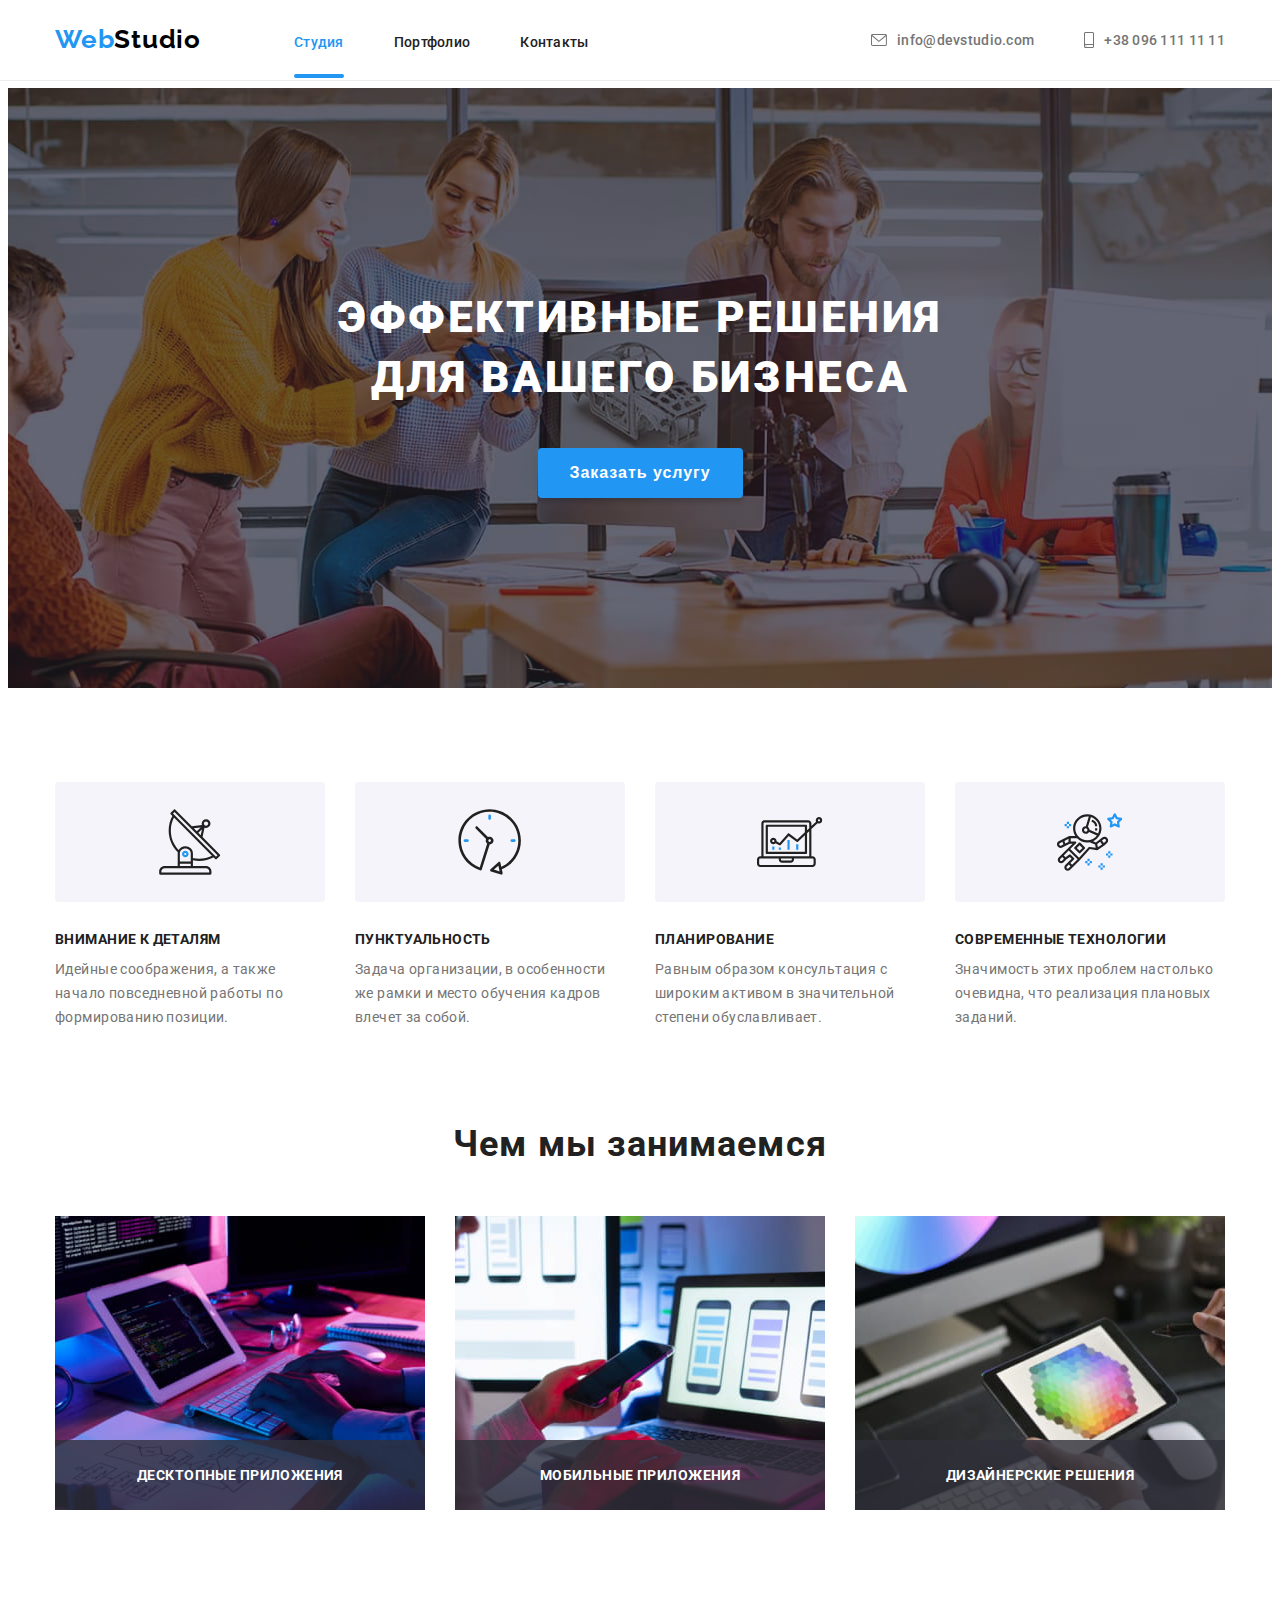
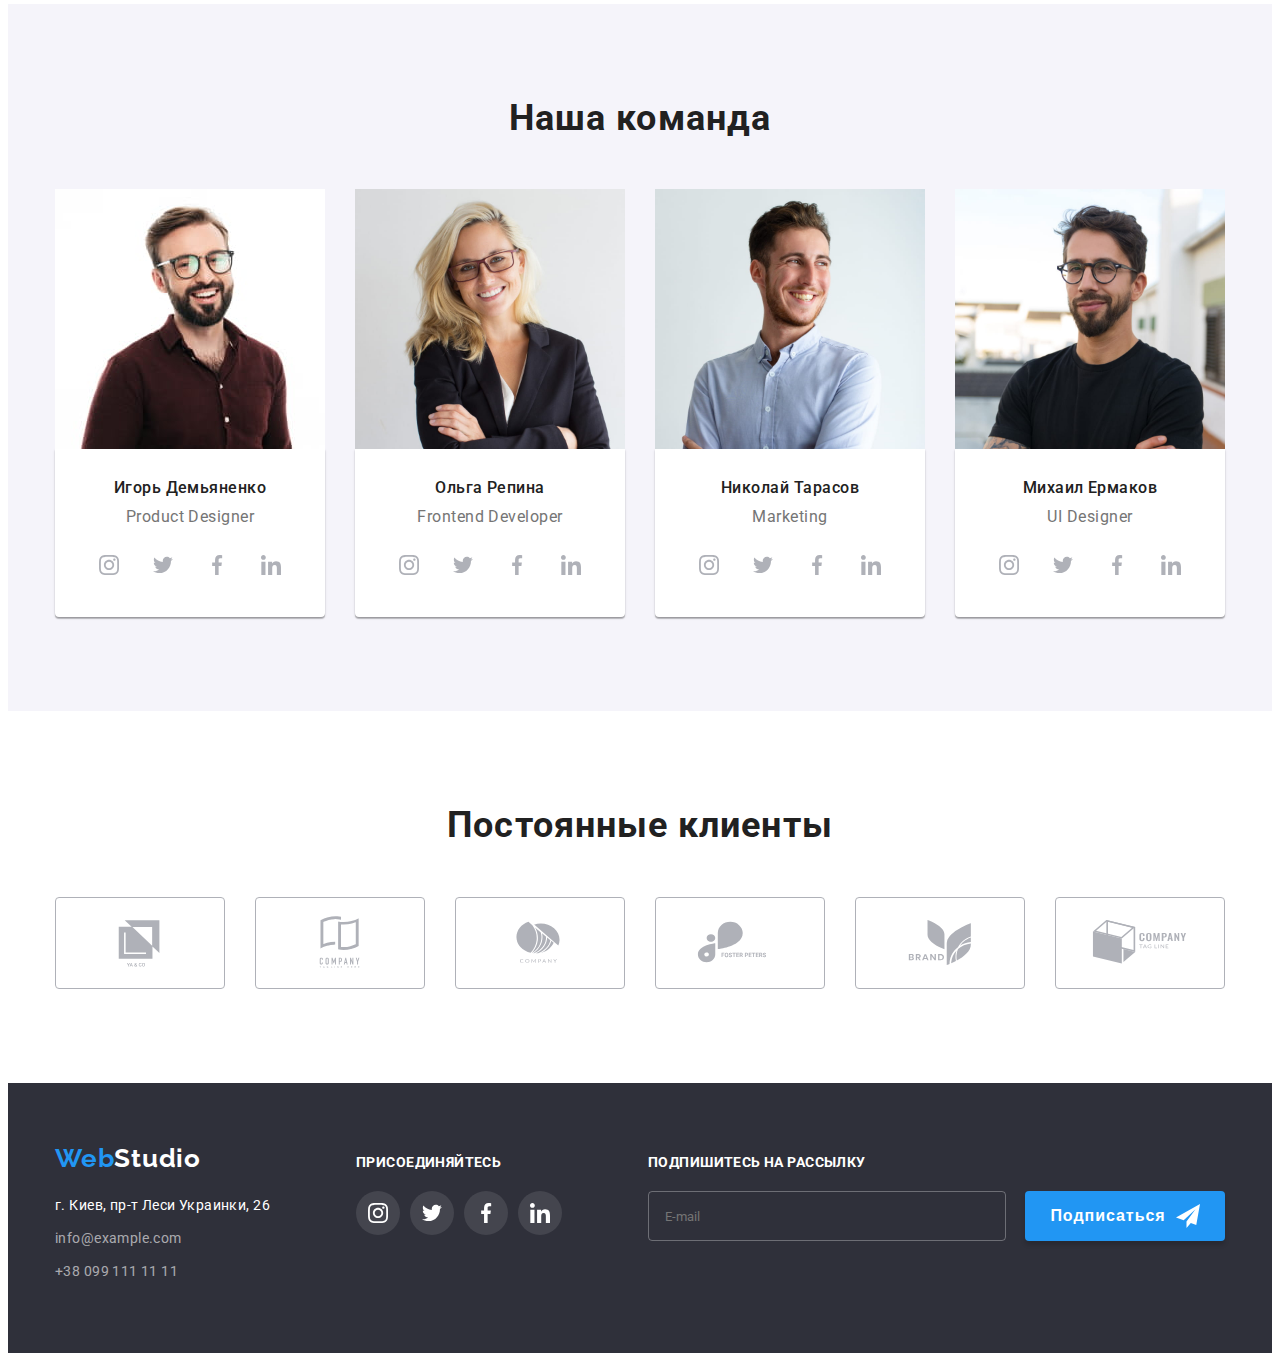
==== index.html @ 57a21f7d "Submit 1" ====
<!DOCTYPE html>
<html lang="ru">
  <head>
    <meta charset="UTF-8" />
    <meta name="viewport" content="width=device-width, initial-scale=1.0" />
    <title>WebStudio</title>

    <link
      rel="stylesheet"
      href="https://cdnjs.cloudflare.com/ajax/libs/modern-normalize/1.0.0/modern-normalize.min.css"
      integrity="sha512-ISS7cAi1PEhQ8jnbJpJZMd29NlhNj4AWYyLOSp2CE/CsHxTCu+r+t0D2yoJudVrd0/8fTVPUVDzY5Tvli75u/g=="
      crossorigin="anonymous"
    />

    <link rel="preconnect" href="https://fonts.gstatic.com" />
    <link
      href="https://fonts.googleapis.com/css2?family=Raleway:wght@700&family=Roboto:wght@400;500;700;900&display=swap"
      rel="stylesheet"
    />
    <link rel="stylesheet" href="./css/style.css" />
  </head>

  <body>
    <!--Шапка сайта-->
    <header class="header">
      <div class="container">
        <a href="./index.html" class="logo link"
          ><span class="logo web">Web</span>Studio</a
        >

        <nav>
          <ul class="site-nav list">
            <li class="item active-menu">
              <a class="link" href="">Студия</a>
            </li>
            <li class="item">
              <a class="link" href="./portfolio.html">Портфолио</a>
            </li>

            <li class="item"><a class="link" href="">Контакты</a></li>
          </ul>
        </nav>

        <ul class="contact list">
          <li class="item">
            <a class="link icon-envelope" href="mailto:info@devstudio.com">
              <svg class="icon">
                <use href="./images/icons.svg#icon-envelope"></use>
              </svg>
              info@devstudio.com</a
            >
          </li>
          <li class="item">
            <a class="link icon-phone" href="tel:+380961111111">
              <svg class="icon">
                <use href="./images/icons.svg#icon-smartphone"></use>
              </svg>
              +38 096 111 11 11</a
            >
          </li>
        </ul>
      </div>
    </header>

    <main>
      <!--Герой-->
      <section class="hero">
        <div class="container">
          <h1 class="hero-title">Эффективные решения для вашего бизнеса</h1>


          <button class="button" type="button" data-modal-open>Заказать услугу</button>
        </div>

        
         <div class="backdrop is-hidden" data-modal>
           <div class="modal">

            <button class="modal-close" type="button" data-modal-close>
              <svg class="icon-close">
                <use href="./images/icons.svg#icon-close"> </use>
              </svg>

            </button>
           </div>
         </div>
      </section>

      <section class="features">
        <div class="container">
          <h2 class="visually-hidden">Наши преимущества</h2>
          <ul class="list">
            <li class="item">
              <div class="icon-antenna">
                <svg class="icon">
                  <use href="./images/icons.svg#icon-antenna"></use>
                </svg>
              </div>

              <h3 class="title">Внимание к деталям</h3>
              <p>
                Идейные соображения, а также начало повседневной работы по
                формированию позиции.
              </p>
            </li>
            <li class="item">
              <div class="icon-antenna">
                <svg class="icon">
                  <use href="./images/icons.svg#icon-clock"></use>
                </svg>
              </div>
              <h3 class="title">Пунктуальность</h3>
              <p>
                Задача организации, в особенности же рамки и место обучения
                кадров влечет за собой.
              </p>
            </li>
            <li class="item">
              <div class="icon-antenna">
                <svg class="icon">
                  <use href="./images/icons.svg#icon-diagram"></use>
                </svg>
              </div>
              <h3 class="title">Планирование</h3>
              <p>
                Равным образом консультация с широким активом в значительной
                степени обуславливает.
              </p>
            </li>
            <li class="item">
              <div class="icon-antenna">
                <svg class="icon">
                  <use href="./images/icons.svg#icon-astronaut"></use>
                </svg>
              </div>
              <h3 class="title">Современные технологии</h3>
              <p>
                Значимость этих проблем настолько очевидна, что реализация
                плановых заданий.
              </p>
            </li>
          </ul>
        </div>
      </section>

      <section class="occupation">
        <div class="container">
          <h2 class="title">Чем мы занимаемся</h2>

          <ul class="list occupation-list">
            <li class="occupation-item">
              <img src="./images/box-1.jpg" alt="" width="370" />
              <p>Десктопные приложения</p>
            </li>
            <li class="occupation-item">
              <img src="./images/box-2.jpg" alt="" width="370" />
              <p>Мобильные приложения</p>
            </li>
            <li class="occupation-item">
              <img src="./images/box-3.jpg" alt="" width="370" />
              <p>Дизайнерские решения</p>
            </li>
          </ul>
        </div>
      </section>

      <section class="team">
        <div class="container">
          <h2 class="title">Наша команда</h2>
          <ul class="list">
            <li class="item">
              <img
                src="./images/team/img-1.jpg"
                alt=""
                width="270"
                height="260"
              />
              <div class="card">
                <h3 class="title">Игорь Демьяненко</h3>
                <p lang="en">Product Designer</p>

                <ul class="list social-icons">
                  <li class="social-icons-item">
                    <a
                      href=""
                      class="social-icons-link"
                      rel="noopener noreferrer"
                    >
                      <svg class="icon">
                        <use href="./images/icons.svg#icon-instagram"></use>
                      </svg>
                    </a>
                  </li>
                  <li class="social-icons-item">
                    <a
                      href=""
                      class="social-icons-link"
                      rel="noopener noreferrer"
                    >
                      <svg class="icon">
                        <use href="./images/icons.svg#icon-twitter"></use>
                      </svg>
                    </a>
                  </li>
                  <li class="social-icons-item">
                    <a
                      href=""
                      class="social-icons-link"
                      rel="noopener noreferrer"
                    >
                      <svg class="icon">
                        <use href="./images/icons.svg#icon-facebook"></use>
                      </svg>
                    </a>
                  </li>
                  <li class="social-icons-item">
                    <a
                      href=""
                      class="social-icons-link"
                      rel="noopener noreferrer"
                    >
                      <svg class="icon">
                        <use href="./images/icons.svg#icon-linkedin"></use>
                      </svg>
                    </a>
                  </li>
                </ul>
              </div>
            </li>

            <li class="item">
              <img
                src="./images/team/img-2.jpg"
                alt=""
                width="270"
                height="260"
              />
              <div class="card">
                <h3 class="title">Ольга Репина</h3>
                <p lang="en">Frontend Developer</p>
                <ul class="list social-icons">
                  <li class="social-icons-item">
                    <a
                      href=""
                      class="social-icons-link"
                      rel="noopener noreferrer"
                    >
                      <svg class="icon">
                        <use href="./images/icons.svg#icon-instagram"></use>
                      </svg>
                    </a>
                  </li>
                  <li class="social-icons-item">
                    <a
                      href=""
                      class="social-icons-link"
                      rel="noopener noreferrer"
                    >
                      <svg class="icon">
                        <use href="./images/icons.svg#icon-twitter"></use>
                      </svg>
                    </a>
                  </li>
                  <li class="social-icons-item">
                    <a
                      href=""
                      class="social-icons-link"
                      rel="noopener noreferrer"
                    >
                      <svg class="icon">
                        <use href="./images/icons.svg#icon-facebook"></use>
                      </svg>
                    </a>
                  </li>
                  <li class="social-icons-item">
                    <a
                      href=""
                      class="social-icons-link"
                      rel="noopener noreferrer"
                    >
                      <svg class="icon">
                        <use href="./images/icons.svg#icon-linkedin"></use>
                      </svg>
                    </a>
                  </li>
                </ul>
              </div>
            </li>
            <li class="item">
              <img
                src="./images/team/img-3.jpg"
                alt=""
                width="270"
                height="260"
              />
              <div class="card">
                <h3 class="title">Николай Тарасов</h3>
                <p lang="en">Marketing</p>
                <ul class="list social-icons">
                  <li class="social-icons-item">
                    <a
                      href=""
                      class="social-icons-link"
                      rel="noopener noreferrer"
                    >
                      <svg class="icon">
                        <use href="./images/icons.svg#icon-instagram"></use>
                      </svg>
                    </a>
                  </li>
                  <li class="social-icons-item">
                    <a
                      href=""
                      class="social-icons-link"
                      rel="noopener noreferrer"
                    >
                      <svg class="icon">
                        <use href="./images/icons.svg#icon-twitter"></use>
                      </svg>
                    </a>
                  </li>
                  <li class="social-icons-item">
                    <a
                      href=""
                      class="social-icons-link"
                      rel="noopener noreferrer"
                    >
                      <svg class="icon">
                        <use href="./images/icons.svg#icon-facebook"></use>
                      </svg>
                    </a>
                  </li>
                  <li class="social-icons-item">
                    <a
                      href=""
                      class="social-icons-link"
                      rel="noopener noreferrer"
                    >
                      <svg class="icon">
                        <use href="./images/icons.svg#icon-linkedin"></use>
                      </svg>
                    </a>
                  </li>
                </ul>
              </div>
            </li>

            <li class="item">
              <img
                src="./images/team/img-4.jpg"
                alt=""
                width="270"
                height="260"
              />
              <div class="card">
                <h3 class="title">Михаил Ермаков</h3>
                <p lang="en">UI Designer</p>
                <ul class="list social-icons">
                  <li class="social-icons-item">
                    <a
                      href=""
                      class="social-icons-link"
                      rel="noopener noreferrer"
                    >
                      <svg class="icon">
                        <use href="./images/icons.svg#icon-instagram"></use>
                      </svg>
                    </a>
                  </li>
                  <li class="social-icons-item">
                    <a
                      href=""
                      class="social-icons-link"
                      rel="noopener noreferrer"
                    >
                      <svg class="icon">
                        <use href="./images/icons.svg#icon-twitter"></use>
                      </svg>
                    </a>
                  </li>
                  <li class="social-icons-item">
                    <a
                      href=""
                      class="social-icons-link"
                      rel="noopener noreferrer"
                    >
                      <svg class="icon">
                        <use href="./images/icons.svg#icon-facebook"></use>
                      </svg>
                    </a>
                  </li>
                  <li class="social-icons-item">
                    <a
                      href=""
                      class="social-icons-link"
                      rel="noopener noreferrer"
                    >
                      <svg class="icon">
                        <use href="./images/icons.svg#icon-linkedin"></use>
                      </svg>
                    </a>
                  </li>
                </ul>
              </div>
            </li>
          </ul>
        </div>
      </section>

      <section class="clients">
        <div class="container">
          <h3 class="title">Постоянные клиенты</h3>
          <ul class="list clients-logo">
            <li class="clients-logo-item">
              <a
                href=""
                class="clients-logo-link"
                target="_blank"
                rel="noopener noreferrer"
              >
                <svg class="icon-clients">
                  <use class="icon" href="./images/icons.svg#icon-logo-1"></use>
                </svg>
              </a>
            </li>
            <li class="clients-logo-item">
              <a
                href=""
                class="clients-logo-link"
                target="_blank"
                rel="noopener noreferrer"
              >
                <svg class="icon-clients">
                  <use class="icon" href="./images/icons.svg#icon-logo-2"></use>
                </svg>
              </a>
            </li>
            <li class="clients-logo-item">
              <a
                href=""
                class="clients-logo-link"
                target="_blank"
                rel="noopener noreferrer"
              >
                <svg class="icon-clients">
                  <use class="icon" href="./images/icons.svg#icon-logo-3"></use>
                </svg>
              </a>
            </li>
            <li class="clients-logo-item">
              <a
                href=""
                class="clients-logo-link"
                target="_blank"
                rel="noopener noreferrer"
              >
                <svg class="icon-clients">
                  <use class="icon" href="./images/icons.svg#icon-logo-4"></use>
                </svg>
              </a>
            </li>
            <li class="clients-logo-item">
              <a
                href=""
                class="clients-logo-link"
                target="_blank"
                rel="noopener noreferrer"
              >
                <svg class="icon-clients">
                  <use class="icon" href="./images/icons.svg#icon-logo-5"></use>
                </svg>
              </a>
            </li>
            <li class="clients-logo-item">
              <a
                href=""
                class="clients-logo-link"
                target="_blank"
                rel="noopener noreferrer"
              >
                <svg class="icon-clients">
                  <use class="icon" href="./images/icons.svg#icon-logo-6"></use>
                </svg>
              </a>
            </li>
          </ul>
        </div>
      </section>
    </main>

    <footer class="footer">
      <div class="container">
          <div class="contacts-footer">
            <div class="logo-margin">
              <a href="./index.html" class="logo link logo-white">
                <span class="logo web link">Web</span>Studio</a
              >
            </div>
            <address class="address">
              <ul class="list-footer">
                <li class="white-address">г. Киев, пр-т Леси Украинки, 26</li>
                <li class="item">
                  <a class="link" href="mailto:info@example.com"
                    >info@example.com</a
                  >
                </li>
                <li class="item">
                  <a class="link" href="tel:+380991111111">+38 099 111 11 11</a>
                </li>
              </ul>
            </address>
          </div>
          <div class="join-social">
            <h3 class="title">Присоединяйтесь</h3>
            <ul class="list social-icons">
              <li class="social-icons-item">
                <a
                  href=""
                  class="social-icons-link icon-bg-color"
                  target="_blank"
                  rel="noopener noreferrer"
                >
                  <svg class="icon-footer">
                    <use href="./images/icons.svg#icon-instagram"></use>
                  </svg>
                </a>
              </li>
              <li class="social-icons-item">
                <a
                  href=""
                  class="social-icons-link icon-bg-color"
                  target="_blank"
                  rel="noopener noreferrer"
                >
                  <svg class="icon-footer">
                    <use href="./images/icons.svg#icon-twitter"></use>
                  </svg>
                </a>
              </li>
              <li class="social-icons-item">
                <a
                  href=""
                  class="social-icons-link icon-bg-color"
                  target="_blank"
                  rel="noopener noreferrer"
                >
                  <svg class="icon-footer">
                    <use href="./images/icons.svg#icon-facebook"></use>
                  </svg>
                </a>
              </li>
              <li class="social-icons-item">
                <a
                  href=""
                  class="social-icons-link icon-bg-color"
                  target="_blank"
                  rel="noopener noreferrer"
                >
                  <svg class="icon-footer">
                    <use href="./images/icons.svg#icon-linkedin"></use>
                  </svg>
                </a>
              </li>
            </ul>

            
          </div>
          <div class="subscription">
            <h3 class="title">Подпишитесь на рассылку</h3>

            <form>
  <label clas="label">
    <input type="font" type="email" name="email" placeholder="E-mail">
  </label>
  
  <button type="submit">Подписаться 
    <svg class="icon-send">
      <use href="./images/icons.svg#icon-send"></use>
    </svg>
  </button>
</form>
      </div>
    </footer>


    <script src="./js/modal.js"></script>
  </body>
</html>
---- css/style.css ----
/*
Prymary color - #757575
secondary color - #212121
accent color - #2196F3

Fonts:
Raleway bold
roboto bold, black, regular, medium
*/

html {
  box-sizing: border-box;
}

*,
*::after,
*::before {
  box-sizing: inherit;
}

:root {
  --prymary-color: #757575;
  --secondary-color: #212121;
  --accent-color: #2196f3;
  --dark-bg-color: #2f303a;
  --section-bg-color: #f5f4fa;
  --logo-header: #000000;
  --logo-footer-and-active-link-button: #ffffff;
  --icon-color: #afb1b8;
  --icon-color-hover: #ffffff;
  --time-drn: 250ms;
  --time-trans-fcn: cubic-bezier(0.4, 0, 0.2, 1);
}

body {
  color: var(--prymary-color);
  font-family: "Roboto", sans-serif;
  font-style: normal;
  font-weight: 400;
  padding-top: 80px;
}

img {
  display: block;
  max-width: 100%;
  height: auto;
}

.title {
  color: var(--secondary-color);
  margin: 0;
  padding: 0;
}

.list {
  list-style-type: none;
  padding: 0;
  margin: 0;
  font-size: 0px;
}

.link {
  text-decoration: none;
  color: inherit;
}

.visually-hidden {
  position: absolute !important;
  clip: rect(1px 1px 1px 1px);
  clip: rect(1px, 1px, 1px, 1px);
  padding: 0 !important;
  border: 0 !important;
  height: 1px !important;
  width: 1px !important;
  overflow: hidden;
}

button {
  border: none;
  outline: none;
  cursor: pointer;
}

.container {
  display: block;
  width: 1200px;
  margin-left: 215px;
  margin-right: 215px;
  margin-right: auto;
  margin-left: auto;
  padding-left: 15px;
  padding-right: 15px;
}

section {
  padding-top: 94px;
  padding-bottom: 94px;
}

/* ------ШАПКА САЙТА------ */
.header .container {
  display: flex;
  align-items: center;
}

.header {
  position: fixed;
  width: 100%;
  min-height: 80px;
  border-bottom: 1px solid #ececec;
  top: 0px;
  left: 0px;
  background-color: #ffffff;
  z-index: 5;
}
.header a {
  display: inline-block;
  padding-top: 24px;
  padding-bottom: 25px;
}

.logo {
  font-family: "Raleway", sans-serif;
  font-size: 26px;
  font-weight: 700;
  line-height: 1.2;
  letter-spacing: 0.03em;
  color: var(--logo-header);

  transition: color var(--time-drn) var(--time-trans-fcn);
}

.web {
  color: var(--accent-color);
}

.site-nav {
  display: flex;
  margin-left: 93px;

  font-weight: 500;
  font-size: 14px;
  line-height: 1.15;
  letter-spacing: 0.02em;

  color: var(--secondary-color);
}

.site-nav .link {
  display: block;
  padding-top: 32px;
  padding-bottom: 24px;

  transition: color var(--time-drn) var(--time-trans-fcn);
}

.site-nav .item {
  margin-right: 50px;
}

.site-nav .item:last-child {
  margin-right: 0px;
}

.header .logo:hover,
.header .logo:focus {
  color: var(--accent-color);
}

.site-nav .link:hover,
.site-nav .link:focus {
  color: var(--accent-color);
}

.active-menu {
  color: var(--accent-color);
}

.active-menu::after {
  content: "";
  display: block;
  height: 4px;
  width: 100%;
  background-color: var(--accent-color);
  border-radius: 2px;
}

.contact {
  display: flex;
  margin-left: auto;
  font-weight: 500;
  font-size: 14px;
  line-height: 1.15;
  letter-spacing: 0.02em;
}

.contact .item + .item {
  margin-left: 50px;
}

.contact .link {
  display: flex;
  padding-top: 32px;
  padding-bottom: 32px;
  justify-content: center;
  align-items: center;
  transition: color var(--time-drn) var(--time-trans-fcn);
}

.icon-envelope .icon {
  height: 12px;
  width: 16px;
  margin-right: 10px;
  fill: var(--prymary-color);
  transition: fill var(--time-drn) var(--time-trans-fcn);
}

.icon-phone .icon {
  height: 16px;
  width: 10px;
  margin-right: 10px;
  fill: var(--prymary-color);
  transition: fill var(--time-drn) var(--time-trans-fcn);
}

.contact .link:hover,
.contact .link:focus,
.icon-envelope:hover .icon,
.icon-envelope:focus .icon,
.icon-phone:hover .icon,
.icon-phone:focus .icon {
  color: var(--accent-color);
  fill: var(--accent-color);
}
/* -----HERO------ */

.hero {
  background-color: var(--dark-bg-color);
  background-image: linear-gradient(
      to right,
      rgba(47, 48, 58, 0.4),
      rgba(47, 48, 58, 0.4)
    ),
    url(../images/hero.jpg);
  background-repeat: repeat;
  margin-left: auto;
  margin-right: auto;
  height: 600px;
  max-width: 1600px;
  background-position: center;
}

.hero {
  padding-top: 200px;
  padding-bottom: 200px;
}

.hero-title {
  display: block;
  margin-top: 0px;
  margin-bottom: 40px;
  margin-left: auto;
  margin-right: auto;

  font-weight: 900;
  font-size: 44px;
  line-height: 1.36;
  text-align: center;
  letter-spacing: 0.06em;
  text-transform: uppercase;
  max-width: 700px;

  color: var(--logo-footer-and-active-link-button);
}

.button {
  display: block;
  min-width: 200px;
  height: 50px;
  margin-right: auto;
  margin-left: auto;
  padding: 10px 32px;
  text-align: center;

  font-weight: 700;
  font-size: 16px;
  line-height: 1.87;
  letter-spacing: 0.06em;
  color: var(--logo-footer-and-active-link-button);
  border-color: var(--accent-color);
  background-color: var(--accent-color);
  box-shadow: 0px 4px 4px rgba(0, 0, 0, 0.15);
  border-radius: 4px;
}

.button:hover,
.button:focus {
  background-color: var(--accent-color);
  box-shadow: 0px 4px 4px rgba(0, 0, 0, 0.15);
}
/* -------MODAL_WINDOW------*/

.backdrop {
  position: fixed;
  width: 100%;
  height: 100%;
  top: 0px;
  left: 0px;
  background-color: rgba(0, 0, 0, 0.2);
  z-index: 6;
}

.backdrop.is-hidden {
  visibility: hidden;
  opacity: 0;
  pointer-events: none;
}

.modal {
  position: absolute;
  width: 528px;
  height: 581px;
  transform: translate(-50%, -50%);
  top: 50%;
  left: 50%;

  background: #ffffff;
  box-shadow: 0px 1px 3px rgba(0, 0, 0, 0.12), 0px 1px 1px rgba(0, 0, 0, 0.14),
    0px 2px 1px rgba(0, 0, 0, 0.2);
  border-radius: 4px;
}
.modal-close {
  position: absolute;
  top: 8px;
  right: 8px;

  display: flex;
  align-items: center;
  justify-content: center;
  width: 30px;
  height: 30px;

  background: #ffffff;
  border: 1px solid rgba(0, 0, 0, 0.1);
  border-radius: 50%;
  padding: 0px;
}

.icon-close {
  width: 11px;
  height: 11px;
}
/* -------FEATURES------*/

.features {
  display: flex;
}

.features .item {
  display: inline-block;
  width: 270px;
}

.features .item {
  margin-right: 30px;
}
.features .list .item:last-child {
  margin-right: 0px;
}

.icon-antenna {
  display: flex;
  align-items: center;
  justify-content: center;
  height: 120px;
  background-color: var(--section-bg-color);
  margin-bottom: 30px;
  border-radius: 4px;
}

.icon-antenna .icon {
  width: 65.32px;
  height: 70px;
}

.features h3 {
  font-weight: 700;
  font-size: 14px;
  line-height: 1.14;
  letter-spacing: 0.03em;
  text-transform: uppercase;
  margin-bottom: 10px;
  width: 270px;
}

.features p {
  font-size: 14px;
  line-height: 1.71;
  letter-spacing: 0.03em;
  padding: 0;
  margin: 0;
}

/*-------OCCUPATUON--------*/

.occupation {
  display: flex;
  padding-top: 0px;
}

.occupation-item {
  display: inline-block;
  position: relative;
}

.occupation-item + .occupation-item {
  margin-left: 30px;
}

.occupation .title {
  font-size: 36px;
  font-weight: 700;
  line-height: 1.16;
  letter-spacing: 0.03em;
  text-align: center;
  margin-bottom: 50px;
}

.occupation-item p {
  display: flex;
  position: absolute;
  justify-content: center;
  text-align: center;
  color: var(--logo-footer-and-active-link-button);
  bottom: 0px;
  margin-top: 27px;
  margin-bottom: 27px;
  text-transform: uppercase;
  z-index: 2;
  width: 100%;

  font-size: 14px;
  font-weight: 700;
  line-height: 16px;
  letter-spacing: 0.03em;
}
.occupation-list {
  position: relative;
}
.occupation-item::after {
  content: "";
  position: absolute;
  display: flex;
  width: 100%;
  height: 70px;
  background-color: rgba(47, 48, 58, 0.8);
  bottom: 0px;
}
/*-------TEAM-------*/

.team {
  display: flex;
  background-color: var(--section-bg-color);
}

.team .item {
  display: inline-block;
}

.team .item + .item {
  margin-left: 30px;
}

.team h2 {
  font-size: 36px;
  font-style: normal;
  font-weight: 700;
  line-height: 1.16;
  letter-spacing: 0.03em;
  text-align: center;
  margin-bottom: 50px;
}

.team h3 {
  font-size: 16px;
  font-weight: 500;
  line-height: 1.18;
  letter-spacing: 0.03em;
  margin-bottom: 10px;
}

.team .list .card {
  padding-top: 30px;
  padding-bottom: 30px;
  padding-left: 32px;
  padding-right: 32px;
  text-align: center;
  max-width: 270px;

  background: var(--logo-footer-and-active-link-button);
  box-shadow: 0px 1px 3px rgba(0, 0, 0, 0.12), 0px 1px 1px rgba(0, 0, 0, 0.14),
    0px 2px 1px rgba(0, 0, 0, 0.2);
  border-radius: 0px 0px 4px 4px;
}

.team .card p {
  word-break: break-all;
}

.team p {
  font-size: 16px;
  line-height: 1.18;
  letter-spacing: 0.03em;
  margin-top: 0px;
  margin-bottom: 16px;
}

.social-icons-link {
  display: flex;
  justify-content: center;
  align-items: center;
  background-size: contain;
  height: 44px;
  width: 44px;
  border-radius: 50%;

  transition: background-color var(--time-drn) var(--time-trans-fcn);
}

.social-icons {
  display: inline-flex;
}

.social-icons-link .icon {
  width: 20px;
  height: 20px;
  fill: var(--icon-color);
  transition: fill var(--time-drn) var(--time-trans-fcn);
}
.social-icons-link:hover .icon,
.social-icons-link:focus .icon {
  fill: var(--icon-color-hover);
}

.social-icons-link:hover,
.social-icons-link:focus {
  background-color: var(--accent-color);
}

.social-icons-item {
  margin-right: 10px;
}

.social-icons-item:last-child {
  margin-right: 0px;
}
/*-------CLIENTS_____*/

.clients {
  display: flex;
  justify-content: center;
  align-items: center;
}

.clients h3 {
  font-size: 36px;
  font-style: normal;
  font-weight: 700;
  line-height: 1.16;
  letter-spacing: 0.03em;
  text-align: center;
  margin-bottom: 50px;
}
.clients-logo {
  display: inline-flex;
}
.clients-logo-item + .clients-logo-item {
  margin-left: 30px;
}

.clients-logo .clients-logo-link {
  display: flex;
  align-items: center;
  justify-content: center;
  width: 170px;
  height: 92px;
  border: 1px solid var(--icon-color);
  border-radius: 4px;

  transition: border var(--time-drn) var(--time-trans-fcn);
}

.icon-clients {
  width: 106px;
  height: 60px;
  fill: var(--icon-color);

  transition: fill var(--time-drn) var(--time-trans-fcn);
}

.clients-logo-link:hover,
.clients-logo-link:focus {
  border: 1px solid var(--accent-color);
}
.clients-logo-link:hover .icon-clients,
.clients-logo-link:focus .icon-clients {
  fill: var(--accent-color);
}

/* ----FOOTER------*/

.footer {
  display: flex;
  background-color: var(--dark-bg-color);
  color: var(--logo-footer-and-active-link-button);
  padding-top: 60px;
  padding-bottom: 60px;
}

.footer .container {
  display: flex;
  align-items: baseline;
  justify-content: space-between;
}

.list-footer {
  list-style-type: none;
  padding: 0;
  margin: 0;
}

.footer .title {
  color: var(--logo-footer-and-active-link-button);
  font-family: Roboto;
  font-style: normal;
  font-weight: bold;
  font-size: 14px;
  line-height: 1.14;
  letter-spacing: 0.03em;
  text-transform: uppercase;
  margin-bottom: 20px;
}

.logo-white {
  font-family: "Raleway", sans-serif;
  font-style: normal;
  font-weight: 700;
  font-size: 26px;
  line-height: 1.2;
  letter-spacing: 0.03em;

  color: var(--logo-footer-and-active-link-button);
}

.footer .link:hover,
.footer .link:focus {
  color: var(--accent-color);
}

.logo-margin {
  margin-bottom: 20px;
}

.address {
  font-style: normal;
  font-weight: 400;
  font-size: 14px;
  line-height: 1.71;
  letter-spacing: 0.03em;
  color: var(--logo-footer-and-active-link-button);
}

.address .white-address {
  margin-bottom: 9px;
  color: #ffffff;
}

.address .item {
  margin-bottom: 9px;
  color: rgba(255, 255, 255, 0.6);
}

.social-icons .icon-footer {
  width: 20px;
  height: 20px;
  fill: var(--logo-footer-and-active-link-button);
}

.icon-bg-color {
  background-color: rgba(255, 255, 255, 0.1);
}

.subscription input {
  font-family: inherit;
  width: 358px;
  height: 50px;
  margin-right: 15px;
  border: 1px solid rgba(255, 255, 255, 0.3);

  border-radius: 4px;
  padding-left: 16px;
  padding-right: 16px;
  background: transparent;
}
.subscription input:focus,
.subscription input:focus {
  font-family: Roboto;
  font-style: normal;
  font-weight: normal;
  font-size: 16px;
  line-height: 20px;
  color: rgba(255, 255, 255, 0.6);
}

.subscription button {
  display: inline-flex;
  justify-content: center;
  align-items: center;
  padding-top: 10px;
  padding-bottom: 10px;

  width: 200px;
  height: 50px;
  font-weight: bold;
  font-size: 16px;
  line-height: 1.87;
  align-items: center;
  text-align: center;
  letter-spacing: 0.06em;

  background-color: var(--accent-color);
  box-shadow: 0px 4px 4px rgba(0, 0, 0, 0.15);
  border-radius: 4px;

  color: #ffffff;
}

.icon-send {
  width: 24px;
  height: 24px;
  fill: var(--logo-footer-and-active-link-button);
  margin-left: 10px;
}

/* Portfolio*/

.nav-list {
  display: flex;
  justify-content: center;
}
.container .nav-list {
  margin-bottom: 50px;
}

.nav-list .item + .item {
  margin-left: 8px;
}

.button-filter {
  display: inline-block;
  height: 38px;
  padding: 6px 22px;
  text-align: center;

  font-weight: 500;
  font-size: 16px;
  line-height: 1.62;
  letter-spacing: 0.03em;
  border: 0px;
  text-decoration: none;

  color: var(--secondary-color);
  background-color: #f5f4fa;

  transition-property: color, background, box-shadow;
  transition: var(--time-drn) var(--time-trans-fcn);
}

.active-button {
  color: var(--logo-footer-and-active-link-button);
  background-color: var(--accent-color);
  box-shadow: 0px 1px 3px rgba(0, 0, 0, 0.12), 0px 1px 1px rgba(0, 0, 0, 0.14),
    0px 2px 1px rgba(0, 0, 0, 0.2);
  border-radius: 4px 4px 4px 4px;
}

.button-filter:hover,
.button-filter:focus {
  color: var(--logo-footer-and-active-link-button);
  background-color: var(--accent-color);
  box-shadow: 0px 1px 3px rgba(0, 0, 0, 0.12), 0px 1px 1px rgba(0, 0, 0, 0.14),
    0px 2px 1px rgba(0, 0, 0, 0.2);
  border-radius: 4px 4px 4px 4px;
}

.portfolio-list .list {
  display: flex;
}

.container .portfolio-list {
  padding-top: 0px;
}

.portfolio-item {
  display: inline-block;
  position: relative;
  width: 370;
  margin-right: 30px;
  margin-bottom: 30px;

  background: var(--logo-footer-and-active-link-button);
}
.portfolio-link {
  overflow: hidden;
}

.overlay {
  position: absolute;
  width: 100%;
  height: 294px;

  transform: translateY(100%);
  transition: transform var(--time-drn) var(--time-trans-fcn);

  padding-top: 63px;
  padding-bottom: 63px;
  padding-left: 24px;
  padding-right: 24px;

  background-color: rgb(33, 150, 243);
  opacity: 0;
  top: 0px;

  font-size: 18px;
  line-height: 1.56;
  letter-spacing: 0.03em;
  color: var(--logo-footer-and-active-link-button);
}

.portfolio-link:hover .overlay,
.portfolio-link:focus .overlay {
  opacity: 0.9;
  transform: translateY(0%);
}

.portfolio-item:nth-child(3n + 3) {
  margin-right: 0px;
}
.overflow {
  position: relative;
  overflow: hidden;
}

.portfolio-link {
  display: inline-block;
}

.portfolio-link:hover,
.portfolio-link:focus {
  box-shadow: 0px 1px 1px rgba(0, 0, 0, 0.12), 0px 4px 4px rgba(0, 0, 0, 0.06),
    1px 4px 6px rgba(0, 0, 0, 0.16);
}

.portfolio-item {
  overflow: hidden;
}

.portfolio-list .card {
  padding-top: 20px;
  padding-bottom: 20px;
  padding-left: 24px;
  padding-right: 24px;
  border: 1px solid #eeeeee;
  border-top: 0px;
}

.portfolio-list h2 {
  padding: 0px;
  margin: 0px;
  margin-bottom: 4px;

  font-weight: 700;
  font-size: 18px;
  line-height: 2;
  letter-spacing: 0.06em;

  color: var(--secondary-color);
}

.portfolio-list p {
  font-size: 16px;
  line-height: 1.87;
  letter-spacing: 0.03em;
  margin: 0px;
  padding: 0px;
}
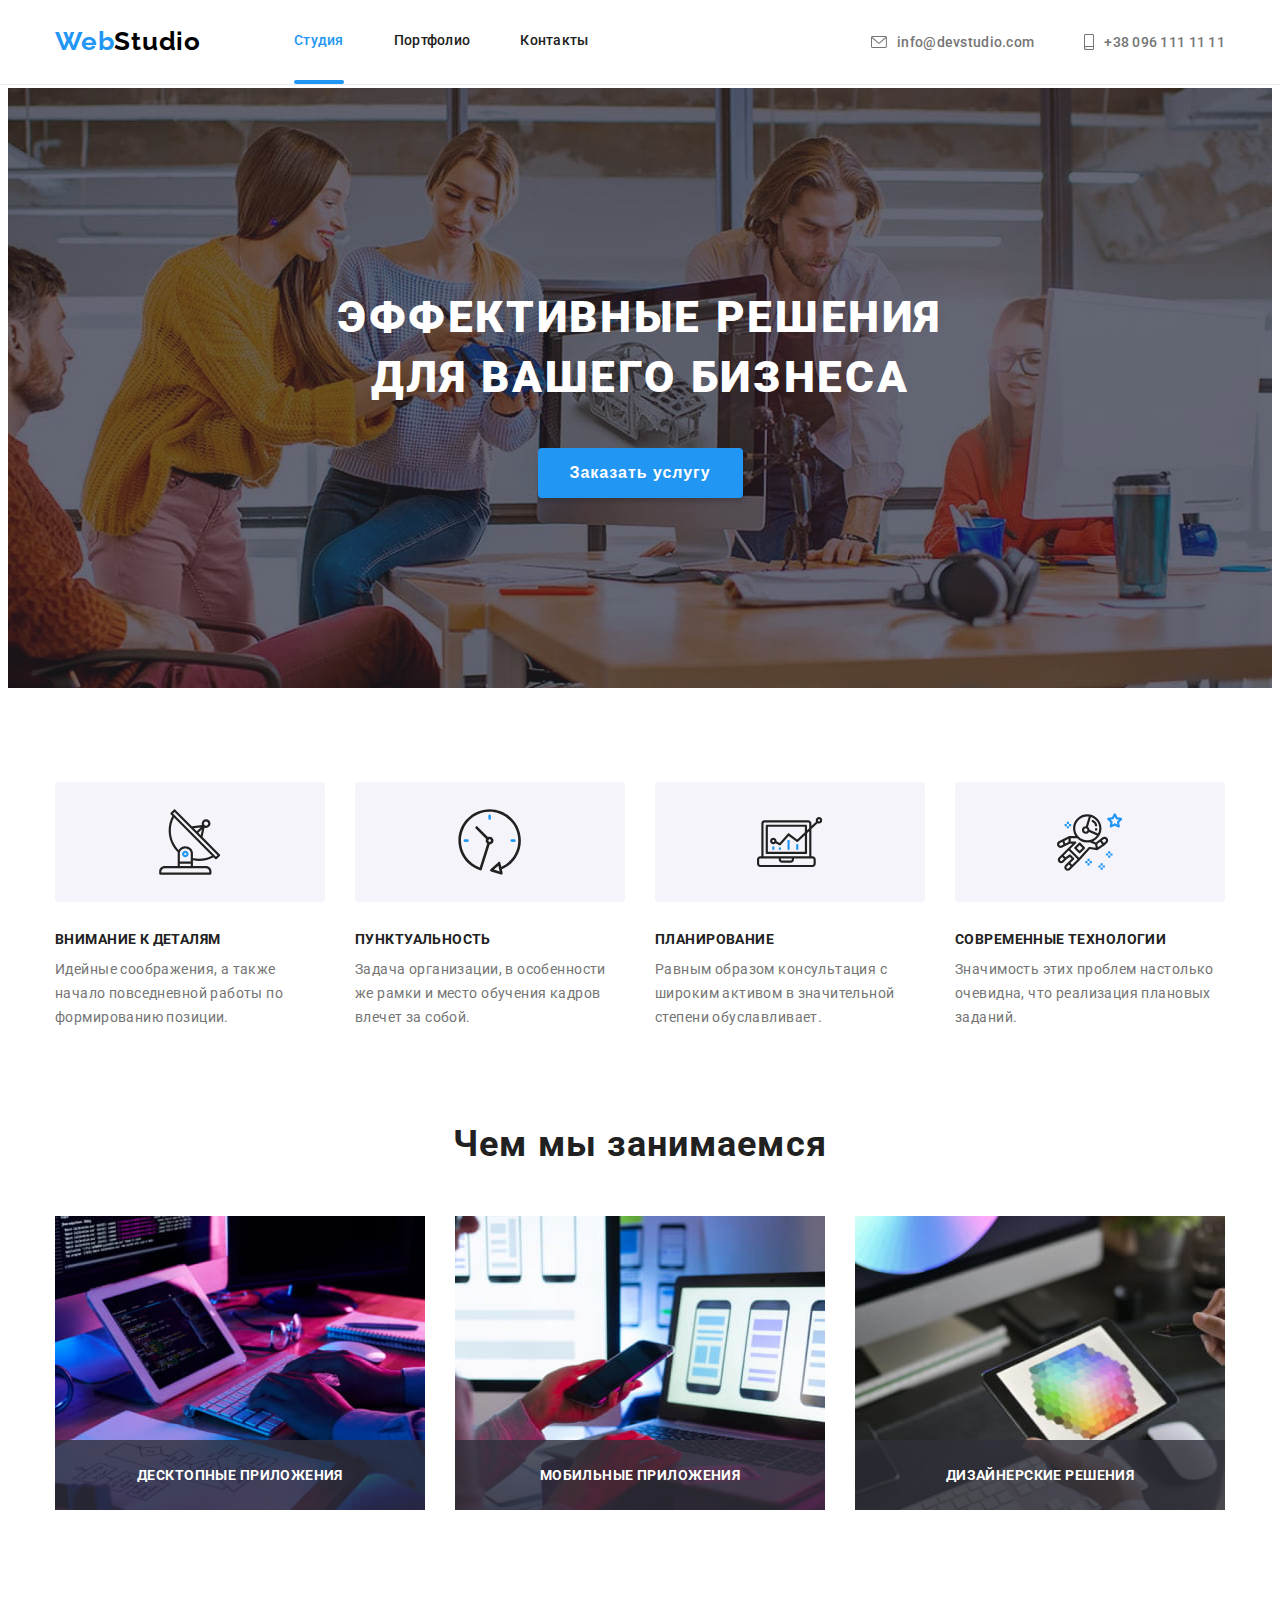
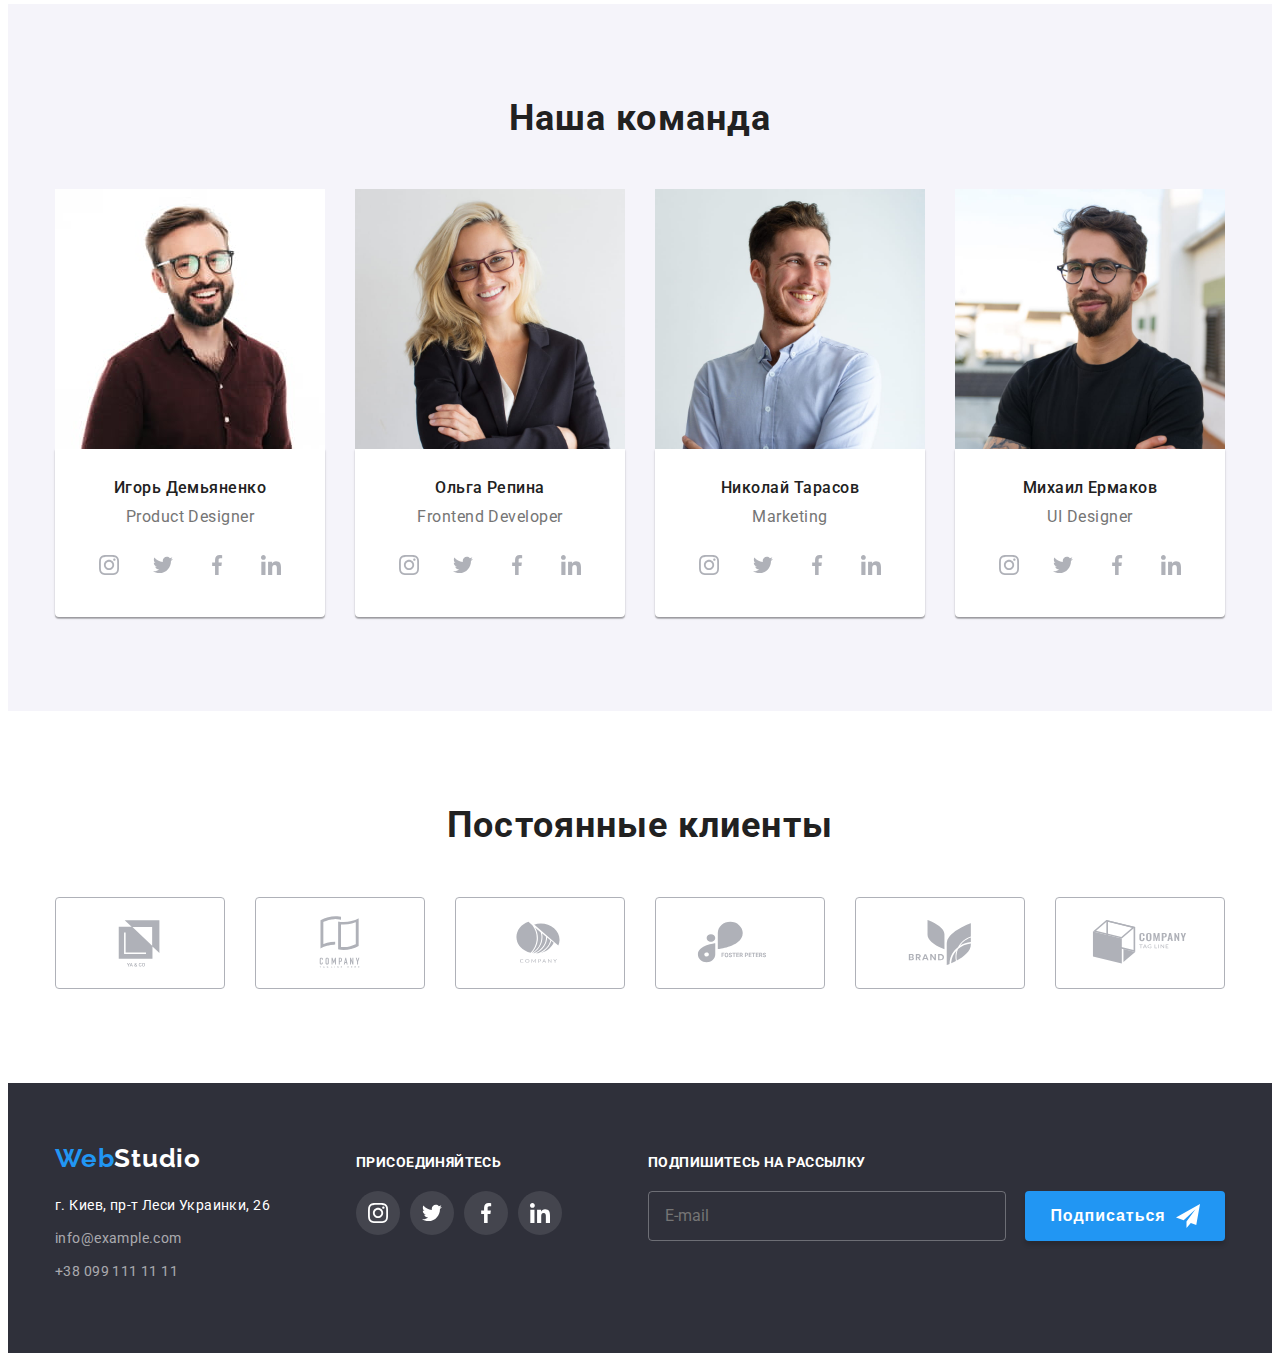
==== commit 92a9265a: "submit 2" ====
--- a/index.html
+++ b/index.html
@@ -68,22 +68,20 @@
         <div class="container">
           <h1 class="hero-title">Эффективные решения для вашего бизнеса</h1>
 
-
-          <button class="button" type="button" data-modal-open>Заказать услугу</button>
-        </div>
-
-        
-         <div class="backdrop is-hidden" data-modal>
-           <div class="modal">
-
+          <button class="button" type="button" data-modal-open>
+            Заказать услугу
+          </button>
+        </div>
+
+        <div class="backdrop is-hidden" data-modal>
+          <div class="modal">
             <button class="modal-close" type="button" data-modal-close>
               <svg class="icon-close">
-                <use href="./images/icons.svg#icon-close"> </use>
+                <use href="./images/icons.svg#icon-close"></use>
               </svg>
-
             </button>
-           </div>
-         </div>
+          </div>
+        </div>
       </section>
 
       <section class="features">
@@ -490,98 +488,97 @@
 
     <footer class="footer">
       <div class="container">
-          <div class="contacts-footer">
-            <div class="logo-margin">
-              <a href="./index.html" class="logo link logo-white">
-                <span class="logo web link">Web</span>Studio</a
-              >
-            </div>
-            <address class="address">
-              <ul class="list-footer">
-                <li class="white-address">г. Киев, пр-т Леси Украинки, 26</li>
-                <li class="item">
-                  <a class="link" href="mailto:info@example.com"
-                    >info@example.com</a
-                  >
-                </li>
-                <li class="item">
-                  <a class="link" href="tel:+380991111111">+38 099 111 11 11</a>
-                </li>
-              </ul>
-            </address>
+        <div class="contacts-footer">
+          <div class="logo-margin">
+            <a href="./index.html" class="logo link logo-white">
+              <span class="logo web link">Web</span>Studio</a
+            >
           </div>
-          <div class="join-social">
-            <h3 class="title">Присоединяйтесь</h3>
-            <ul class="list social-icons">
-              <li class="social-icons-item">
-                <a
-                  href=""
-                  class="social-icons-link icon-bg-color"
-                  target="_blank"
-                  rel="noopener noreferrer"
+          <address class="address">
+            <ul class="list-footer">
+              <li class="white-address">г. Киев, пр-т Леси Украинки, 26</li>
+              <li class="item">
+                <a class="link" href="mailto:info@example.com"
+                  >info@example.com</a
                 >
-                  <svg class="icon-footer">
-                    <use href="./images/icons.svg#icon-instagram"></use>
-                  </svg>
-                </a>
               </li>
-              <li class="social-icons-item">
-                <a
-                  href=""
-                  class="social-icons-link icon-bg-color"
-                  target="_blank"
-                  rel="noopener noreferrer"
-                >
-                  <svg class="icon-footer">
-                    <use href="./images/icons.svg#icon-twitter"></use>
-                  </svg>
-                </a>
-              </li>
-              <li class="social-icons-item">
-                <a
-                  href=""
-                  class="social-icons-link icon-bg-color"
-                  target="_blank"
-                  rel="noopener noreferrer"
-                >
-                  <svg class="icon-footer">
-                    <use href="./images/icons.svg#icon-facebook"></use>
-                  </svg>
-                </a>
-              </li>
-              <li class="social-icons-item">
-                <a
-                  href=""
-                  class="social-icons-link icon-bg-color"
-                  target="_blank"
-                  rel="noopener noreferrer"
-                >
-                  <svg class="icon-footer">
-                    <use href="./images/icons.svg#icon-linkedin"></use>
-                  </svg>
-                </a>
+              <li class="item">
+                <a class="link" href="tel:+380991111111">+38 099 111 11 11</a>
               </li>
             </ul>
-
-            
-          </div>
-          <div class="subscription">
-            <h3 class="title">Подпишитесь на рассылку</h3>
-
-            <form>
-  <label clas="label">
-    <input type="font" type="email" name="email" placeholder="E-mail">
-  </label>
-  
-  <button type="submit">Подписаться 
-    <svg class="icon-send">
-      <use href="./images/icons.svg#icon-send"></use>
-    </svg>
-  </button>
-</form>
+          </address>
+        </div>
+        <div class="join-social">
+          <h3 class="title">Присоединяйтесь</h3>
+          <ul class="list social-icons">
+            <li class="social-icons-item">
+              <a
+                href=""
+                class="social-icons-link icon-bg-color"
+                target="_blank"
+                rel="noopener noreferrer"
+              >
+                <svg class="icon-footer">
+                  <use href="./images/icons.svg#icon-instagram"></use>
+                </svg>
+              </a>
+            </li>
+            <li class="social-icons-item">
+              <a
+                href=""
+                class="social-icons-link icon-bg-color"
+                target="_blank"
+                rel="noopener noreferrer"
+              >
+                <svg class="icon-footer">
+                  <use href="./images/icons.svg#icon-twitter"></use>
+                </svg>
+              </a>
+            </li>
+            <li class="social-icons-item">
+              <a
+                href=""
+                class="social-icons-link icon-bg-color"
+                target="_blank"
+                rel="noopener noreferrer"
+              >
+                <svg class="icon-footer">
+                  <use href="./images/icons.svg#icon-facebook"></use>
+                </svg>
+              </a>
+            </li>
+            <li class="social-icons-item">
+              <a
+                href=""
+                class="social-icons-link icon-bg-color"
+                target="_blank"
+                rel="noopener noreferrer"
+              >
+                <svg class="icon-footer">
+                  <use href="./images/icons.svg#icon-linkedin"></use>
+                </svg>
+              </a>
+            </li>
+          </ul>
+        </div>
+        <div class="subscription">
+          <h3 class="title">Подпишитесь на рассылку</h3>
+
+          <form>
+            <label>
+              <input name="email" placeholder="E-mail" />
+            </label>
+
+            <button type="submit">
+              Подписаться
+              <svg class="icon-send">
+                <use href="./images/icons.svg#icon-send"></use>
+              </svg>
+            </button>
+          </form>
+        </div>
       </div>
     </footer>
-
 
     <script src="./js/modal.js"></script>
   </body>
--- a/css/style.css
+++ b/css/style.css
@@ -77,7 +77,6 @@
 
 button {
   border: none;
-  outline: none;
   cursor: pointer;
 }
 
@@ -149,7 +148,7 @@
 .site-nav .link {
   display: block;
   padding-top: 32px;
-  padding-bottom: 24px;
+  padding-bottom: 32px;
 
   transition: color var(--time-drn) var(--time-trans-fcn);
 }
@@ -212,7 +211,6 @@
   width: 16px;
   margin-right: 10px;
   fill: var(--prymary-color);
-  transition: fill var(--time-drn) var(--time-trans-fcn);
 }
 
 .icon-phone .icon {
@@ -220,7 +218,6 @@
   width: 10px;
   margin-right: 10px;
   fill: var(--prymary-color);
-  transition: fill var(--time-drn) var(--time-trans-fcn);
 }
 
 .contact .link:hover,
@@ -316,19 +313,25 @@
   pointer-events: none;
 }
 
+.is-hidden .modal {
+  transform: translate(-200%, 0) scale(0.3);
+}
+
 .modal {
   position: absolute;
+  top: 50%;
+  left: 50%;
   width: 528px;
   height: 581px;
-  transform: translate(-50%, -50%);
-  top: 50%;
-  left: 50%;
+  transform: translate(-50%, -50%) scale(1);
+  transition: transform 500ms ease;
 
   background: #ffffff;
   box-shadow: 0px 1px 3px rgba(0, 0, 0, 0.12), 0px 1px 1px rgba(0, 0, 0, 0.14),
     0px 2px 1px rgba(0, 0, 0, 0.2);
   border-radius: 4px;
 }
+
 .modal-close {
   position: absolute;
   top: 8px;
@@ -691,7 +694,6 @@
 }
 
 .subscription input {
-  font-family: inherit;
   width: 358px;
   height: 50px;
   margin-right: 15px;
@@ -701,9 +703,7 @@
   padding-left: 16px;
   padding-right: 16px;
   background: transparent;
-}
-.subscription input:focus,
-.subscription input:focus {
+
   font-family: Roboto;
   font-style: normal;
   font-weight: normal;
@@ -804,13 +804,14 @@
 .portfolio-item {
   display: inline-block;
   position: relative;
-  width: 370;
+  width: 370px;
   margin-right: 30px;
   margin-bottom: 30px;
 
   background: var(--logo-footer-and-active-link-button);
 }
 .portfolio-link {
+  display: inline-block;
   overflow: hidden;
 }
 
@@ -837,6 +838,12 @@
   color: var(--logo-footer-and-active-link-button);
 }
 
+.portfolio-item:hover,
+.portfolio-item:focus {
+  box-shadow: 0px 1px 1px rgba(0, 0, 0, 0.12), 0px 4px 4px rgba(0, 0, 0, 0.06),
+    1px 4px 6px rgba(0, 0, 0, 0.16);
+}
+
 .portfolio-link:hover .overlay,
 .portfolio-link:focus .overlay {
   opacity: 0.9;
@@ -849,16 +856,6 @@
 .overflow {
   position: relative;
   overflow: hidden;
-}
-
-.portfolio-link {
-  display: inline-block;
-}
-
-.portfolio-link:hover,
-.portfolio-link:focus {
-  box-shadow: 0px 1px 1px rgba(0, 0, 0, 0.12), 0px 4px 4px rgba(0, 0, 0, 0.06),
-    1px 4px 6px rgba(0, 0, 0, 0.16);
 }
 
 .portfolio-item {
